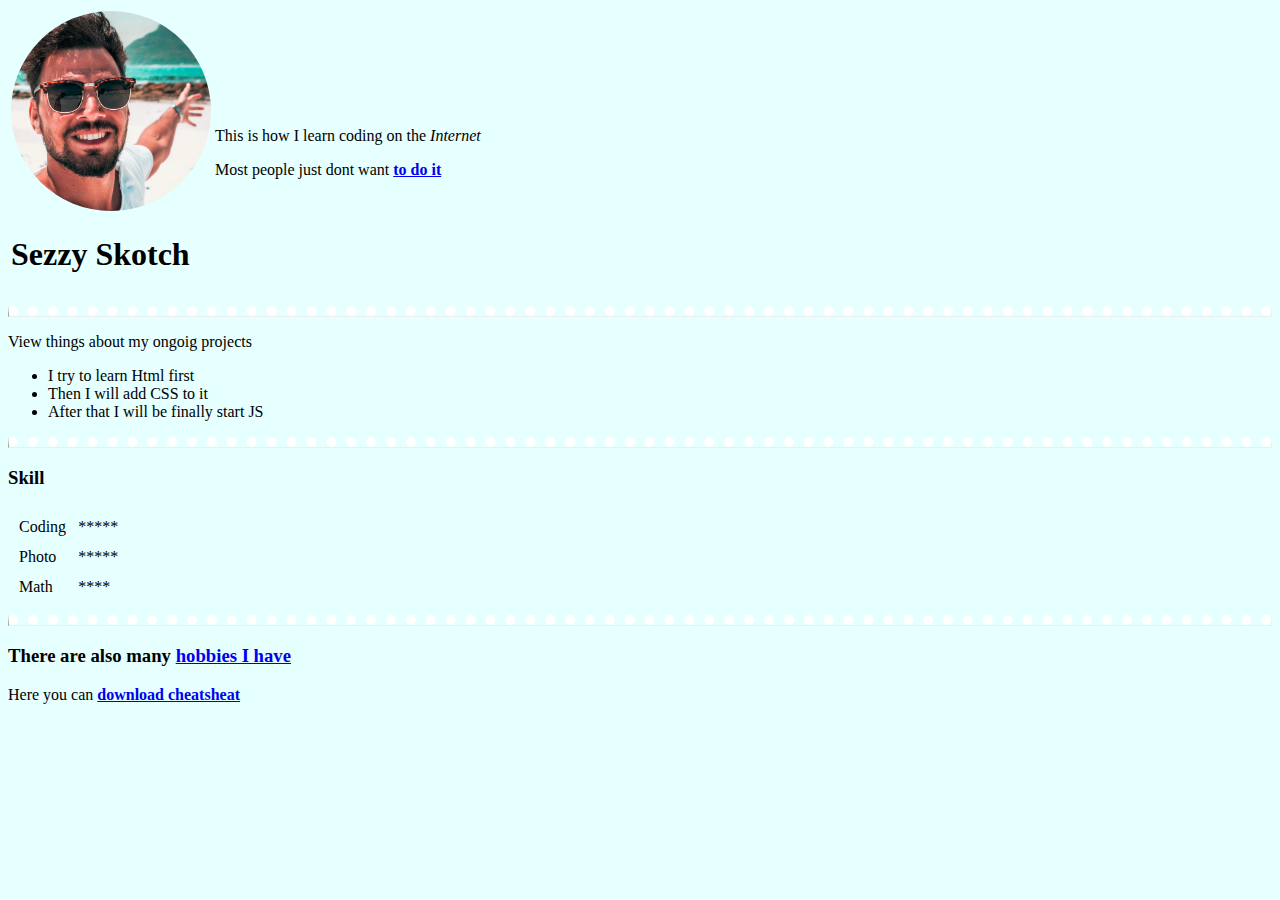
==== index.html @ a78d2610 "Add files via upload" ====
<!DOCTYPE html>
<html lang="en" dir="ltr">

<head>
  <meta charset="utf-8">
  <title>Sezzy Skotch</title>
  <style media="screen">
    body {
      background-color: #e6ffff;
    }
    img{
      width: 200px;
      border-radius: 50%;
    }
    hr{
      border-top: 10px dotted white

    }
  </style>
</head>


<body>
  <table>
    <tr>
      <td><img src="img/sezzy.jpg" alt="Image of Sezzy">
        <h1>Sezzy Skotch</h1>
      </td>
      <td>
        <p>This is how I learn coding on the <em>Internet</em></p>
        <p>Most people just dont want <strong><a href="https://www.google.com">to do it</a></strong></p>
      </td>
    </tr>
  </table>


  <hr>
  <p>View things about my ongoig projects</p>
  <ul>
    <li>I try to learn Html first</li>
    <li>Then I will add CSS to it</li>
    <li>After that I will be finally start JS</li>

  </ul>

  <hr>

  <h3>Skill</h3>

  <table cellspacing="10">
    <tr>
      <td>Coding</td>
      <td>*****</td>
    </tr>
    <tr>
      <td>Photo</td>
      <td>*****</td>
    </tr>
    <tr>
      <td>Math</td>
      <td>****</td>
    </tr>
  </table>

  <hr>
  <h3>There are also many <a href="hobbies.html">hobbies I have</a></h3>


  <p>Here you can <strong><a Download href="https://web.stanford.edu/group/csp/cs21/htmlcheatsheet.pdf">download cheatsheat</a></strong> </p>


</body>

</html>
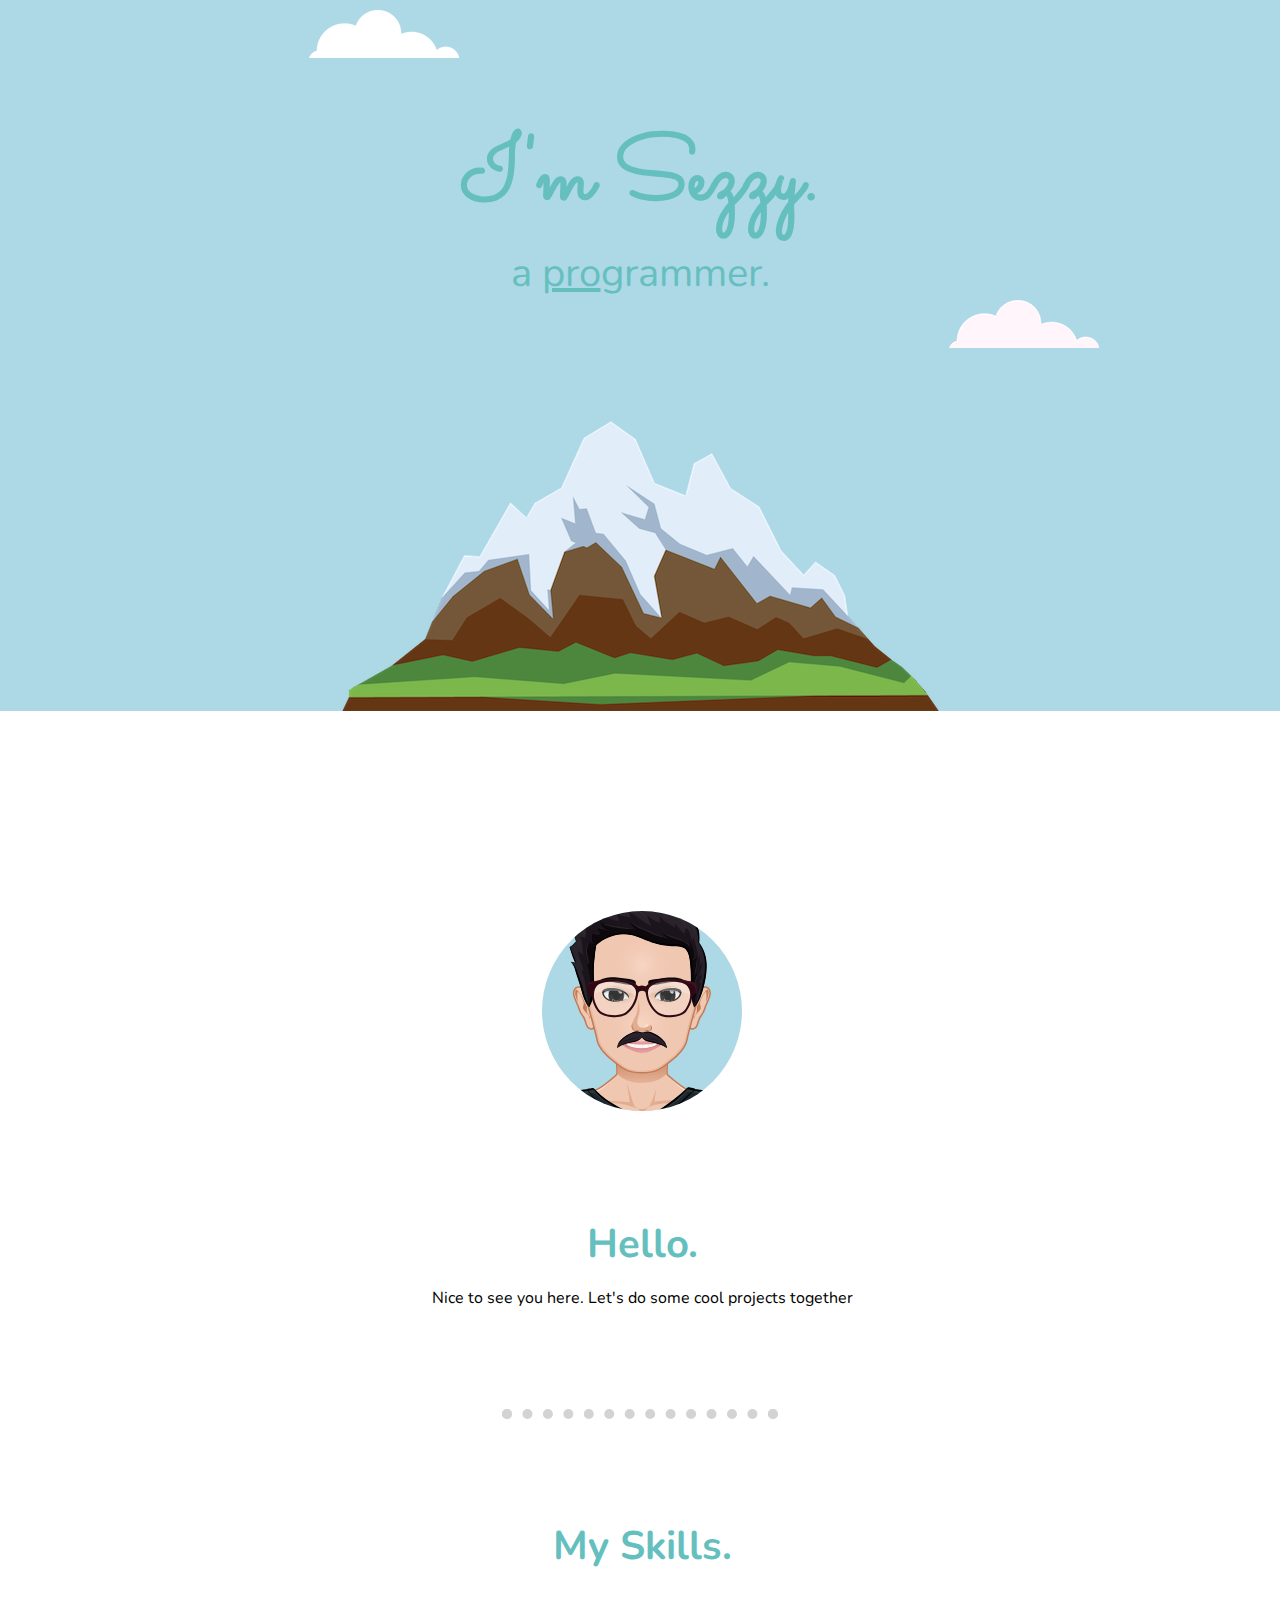
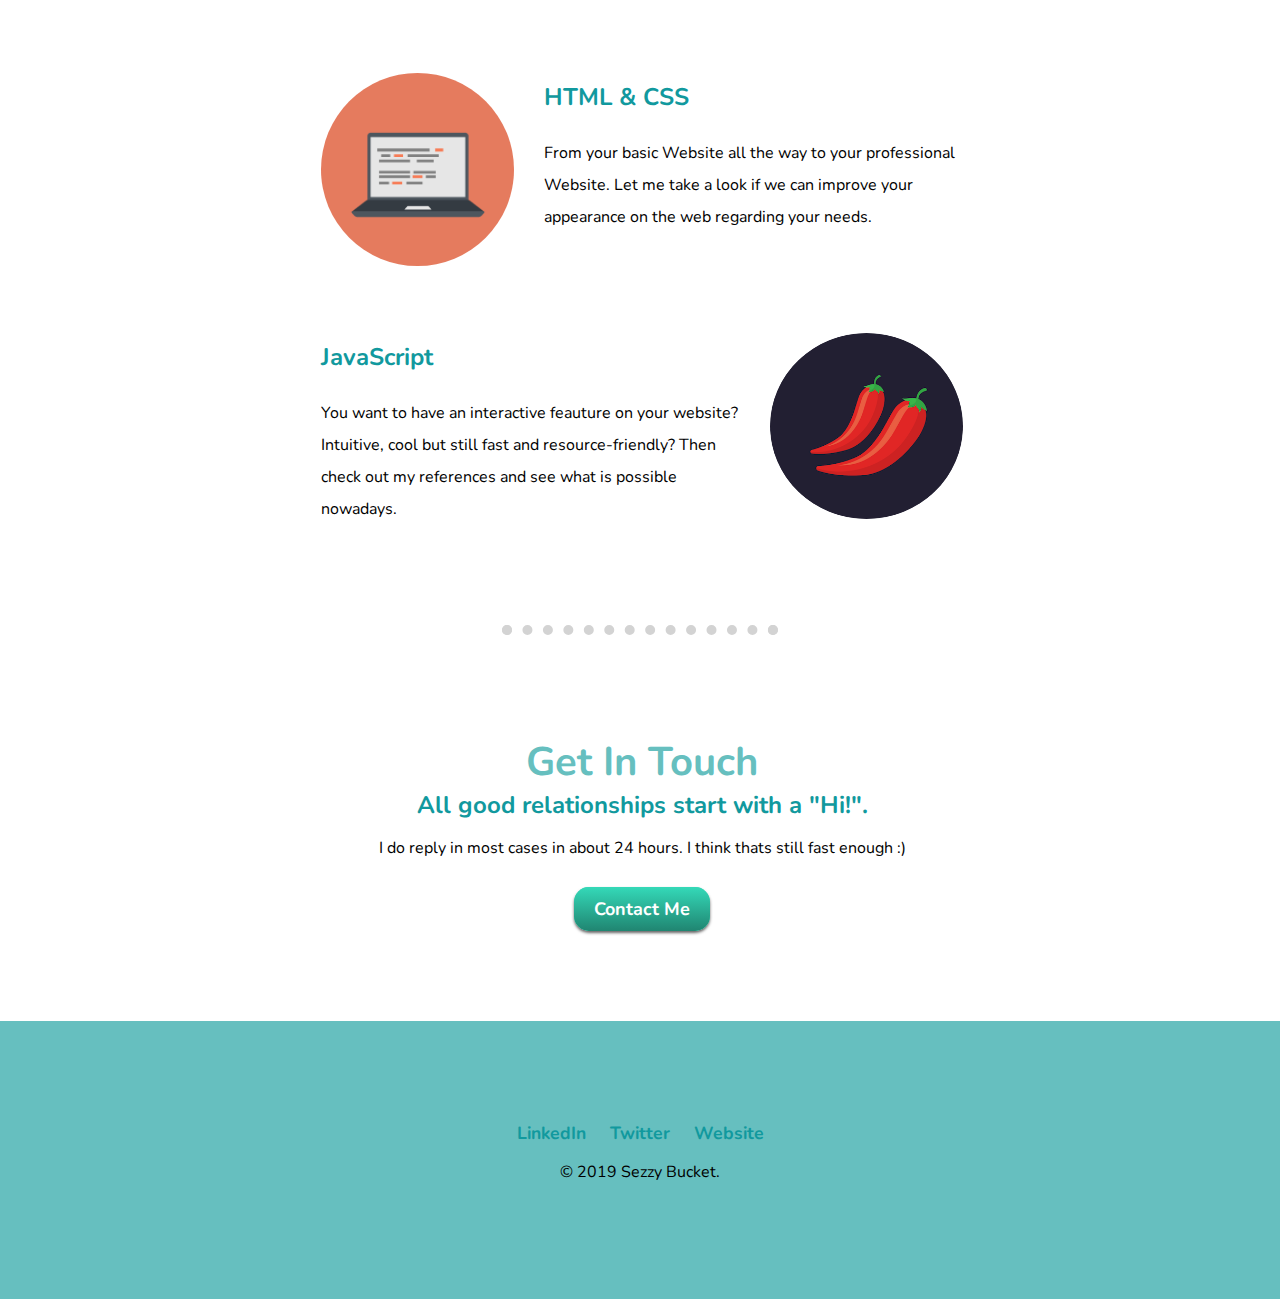
==== commit ad6c0b20: "Add files via upload" ====
--- a/index.html
+++ b/index.html
@@ -1,72 +1,71 @@
 <!DOCTYPE html>
-<html lang="en" dir="ltr">
+<html lang="de" dir="ltr">
 
 <head>
   <meta charset="utf-8">
-  <title>Sezzy Skotch</title>
-  <style media="screen">
-    body {
-      background-color: #e6ffff;
-    }
-    img{
-      width: 200px;
-      border-radius: 50%;
-    }
-    hr{
-      border-top: 10px dotted white
-
-    }
-  </style>
+  <link rel="stylesheet" href="css/style.css">
+  <title>Sezzy Bucket</title>
+  <link rel="apple-touch-icon" sizes="180x180" href="apple-touch-icon.png">
+  <link rel="icon" type="image/png" sizes="32x32" href="favicon-32x32.png">
+  <link rel="icon" type="image/png" sizes="16x16" href="favicon-16x16.png">
+  <link rel="manifest" href="/site.webmanifest">
+  <link href="https://fonts.googleapis.com/css?family=Nunito|Roboto|Sacramento" rel="stylesheet">
 </head>
 
+<body>
 
-<body>
-  <table>
-    <tr>
-      <td><img src="img/sezzy.jpg" alt="Image of Sezzy">
-        <h1>Sezzy Skotch</h1>
-      </td>
-      <td>
-        <p>This is how I learn coding on the <em>Internet</em></p>
-        <p>Most people just dont want <strong><a href="https://www.google.com">to do it</a></strong></p>
-      </td>
-    </tr>
-  </table>
+  <div class="top-container">
+    <img class="cloud1" src="images/cloud.png" alt="cloud-img">
 
+    <h1>I'm Sezzy.</h1>
+    <h2 class="subtitle">a <span class="spansub">pro</span>grammer.</h2>
 
-  <hr>
-  <p>View things about my ongoig projects</p>
-  <ul>
-    <li>I try to learn Html first</li>
-    <li>Then I will add CSS to it</li>
-    <li>After that I will be finally start JS</li>
+    <img class="cloud2" src="images/cloud.png" alt="cloud-img">
+    <img class="mountain-img" src="images/mountain.png" alt="mountain-img">
+  </div>
 
-  </ul>
+  <div class="middle-container">
+    <div class="profile">
+      <img class="img-profile" src="images/myAvatar.png" alt="">
+      <h2>Hello.</h2>
+      <p>Nice to see you here. Let's do some cool projects together</p>
+    </div>
+    <hr>
 
-  <hr>
+    <div class="skills">
 
-  <h3>Skill</h3>
+      <h2>My Skills.</h2>
 
-  <table cellspacing="10">
-    <tr>
-      <td>Coding</td>
-      <td>*****</td>
-    </tr>
-    <tr>
-      <td>Photo</td>
-      <td>*****</td>
-    </tr>
-    <tr>
-      <td>Math</td>
-      <td>****</td>
-    </tr>
-  </table>
+      <div class="skill-row">
+        <img class="pc" src="images/computer.png" alt="">
+        <h3 class="left-align">HTML & CSS</h3>
+        <p class="left-align">From your basic Website all the way to your professional Website. Let me take a look if we can improve your appearance on the web regarding your needs.</p>
+      </div>
 
-  <hr>
-  <h3>There are also many <a href="hobbies.html">hobbies I have</a></h3>
+      <div class="skill-row">
+        <img class="chilli" src="images/chillies.png" alt="">
+        <h3>JavaScript</h3>
+        <p class="left-align">You want to have an interactive feauture on your website? Intuitive, cool but still fast and resource-friendly? Then check out my references and see what is possible nowadays.</p>
+      </div>
 
+    </div>
 
-  <p>Here you can <strong><a Download href="https://web.stanford.edu/group/csp/cs21/htmlcheatsheet.pdf">download cheatsheat</a></strong> </p>
+    <hr>
+    <div class="contact-me">
+      <h2>Get In Touch</h2>
+      <h3>All good relationships start with a "Hi!".</h3>
+      <p>I do reply in most cases in about 24 hours. I think thats still fast enough :)</p><br>
+      <a class="butn" href="mailto:sezzy.bucket@gmail.com">Contact Me</a>
+    </div>
+  </div>
+
+  <div class="bottom-container">
+    <a class="footer-link" href="https://www.linkedin.com/">LinkedIn</a>
+    <a class="footer-link" href="https://twitter.com/">Twitter</a>
+    <a class="footer-link" href="https://www.appbrewery.co/">Website</a>
+    <p>© 2019 Sezzy Bucket.</p>
+
+  </div>
 
 
 </body>
--- a/css/style.css
+++ b/css/style.css
@@ -0,0 +1,155 @@
+/************** Selectors **************/
+body {
+  margin: 0;
+  font-family: "Nunito", sans-serif;
+}
+
+h1 {
+  margin: 50px auto 0 auto;
+  font-family: 'Sacramento', cursive;
+  font-size: 5.625rem;
+  color: #66BFBF;
+}
+
+h2 {
+  font-size: 2.5rem;
+  color: #66BFBF;
+  margin: 0 auto 0 auto;
+}
+
+h3 {
+  font-size: 1.5rem;
+  color: #11999E;
+  margin: 0 auto 0 auto;
+}
+
+a {
+  font-size: 1.1rem;
+  color: #11999E;
+  text-decoration: none;
+  font-weight: bold;
+  padding: 0 10px 0 10px;
+
+}
+
+div {
+  display: block;
+  margin-right: -4px;
+  text-align: center;
+}
+
+hr {
+  border-style: dotted;
+  width: 20%;
+  border-width: 10px;
+  border-bottom: 0;
+  margin: 100px auto 100px auto;
+  border-color: lightgrey;
+}
+
+/************** Classes **************/
+.top-container {
+  background-color: lightblue;
+  text-align: center;
+  padding: 10px 0 0 0;
+  width: 100%;
+}
+
+.middle-container{
+  margin: 0 auto 100px auto;
+  width: 100%;
+}
+
+.bottom-container {
+  margin: 0 auto 0 auto;
+  width: 100%;
+  background-color: #66BFBF;
+  padding: 100px 0 100px 0;
+}
+
+.mountain-img {
+  display: block;
+  margin: 0 auto 0 auto;
+}
+
+.cloud1 {
+  position: relative;
+  right: 20%;
+  filter: brightness(200%);
+}
+
+.cloud2 {
+  position: relative;
+  left: 30%;
+  filter: brightness(120%);
+}
+
+.spansub {
+  text-decoration: underline;
+}
+
+.subtitle {
+  font-weight: normal;
+}
+
+.img-profile {
+  border-radius: 100%;
+  background-color: lightblue;
+  margin: 200px auto 100px auto;
+}
+
+.skill-row {
+  width: 50%;
+  margin: 100px auto 100px auto;
+  text-align: left;
+  line-height: 2;
+}
+
+.skill-row img {
+  border-radius: 100%;
+  width: 30%;
+}
+
+.pc {
+  float: left;
+  margin-right: 30px;
+}
+
+.chilli {
+  float: right;
+  margin-left: 30px;
+}
+
+
+.butn {
+  background: #34d9b8;
+  background-image: -webkit-linear-gradient(top, #34d9b8, #208571);
+  background-image: -moz-linear-gradient(top, #34d9b8, #208571);
+  background-image: -ms-linear-gradient(top, #34d9b8, #208571);
+  background-image: -o-linear-gradient(top, #34d9b8, #208571);
+  background-image: linear-gradient(to bottom, #34d9b8, #208571);
+  -webkit-border-radius: 60;
+  -moz-border-radius: 60;
+  border-radius: 15px;
+  -webkit-box-shadow: 0px 2px 3px #666666;
+  -moz-box-shadow: 0px 2px 3px #666666;
+  box-shadow: 0px 2px 3px #666666;
+  font-family: "Nunito", sans-serif;
+  color: #ffffff;
+  font-size: 18px;
+  font-weight: bold;
+  padding: 10px 20px 10px 20px;
+  text-decoration: none;
+}
+
+.butn:hover {
+  background: #3cb0fd;
+  background-image: -webkit-linear-gradient(top, #3cb0fd, #3498db);
+  background-image: -moz-linear-gradient(top, #3cb0fd, #3498db);
+  background-image: -ms-linear-gradient(top, #3cb0fd, #3498db);
+  background-image: -o-linear-gradient(top, #3cb0fd, #3498db);
+  background-image: linear-gradient(to bottom, #3cb0fd, #3498db);
+  text-decoration: none;
+}
+
+/************** IDs **************/
